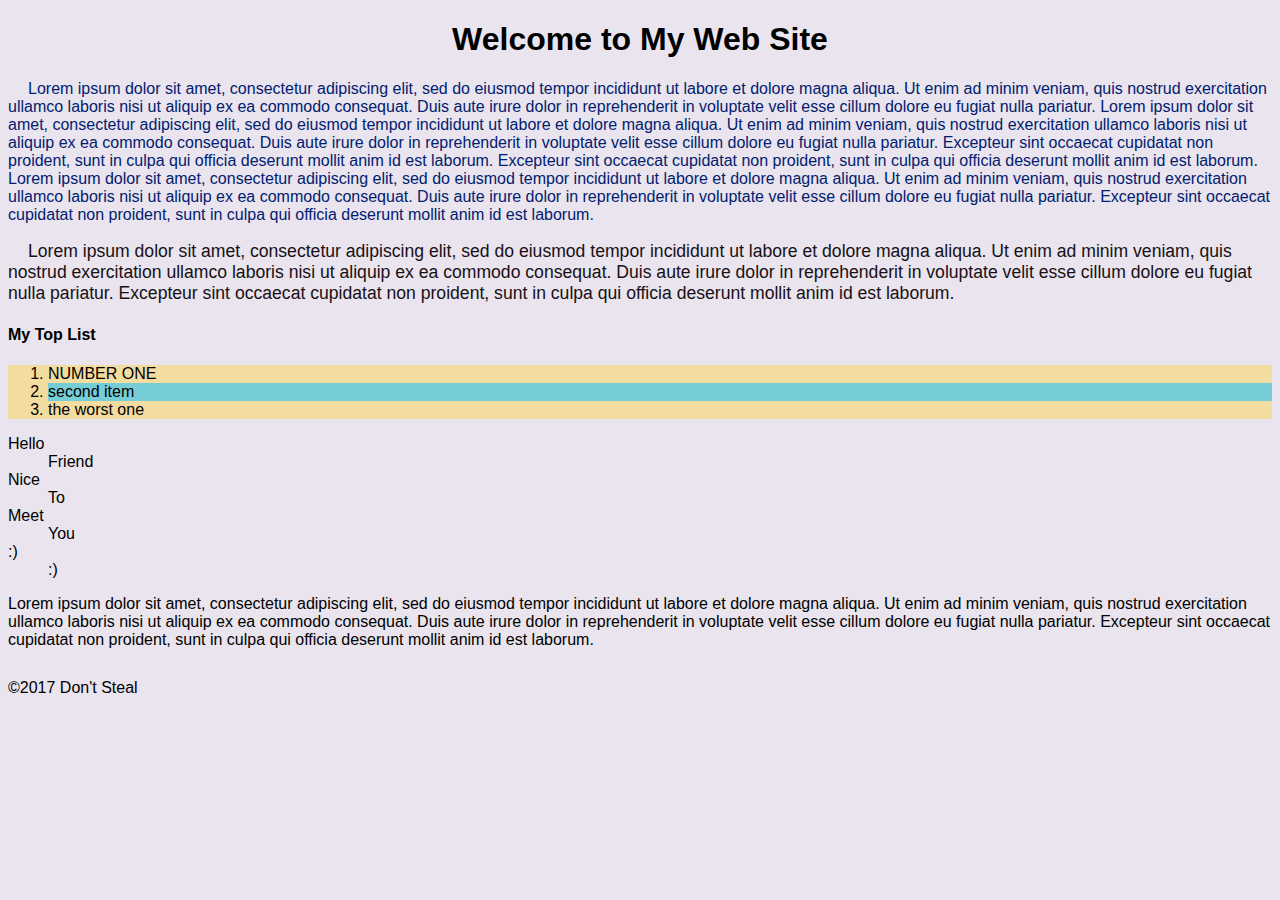
==== index.html @ 1dcaacd4 "simplify q var declarations" ====
<!DOCTYPE html >
<html>
    <head>
        <title>CSS ADVENTURE</title>
        <link href="style.css" rel="stylesheet" type="text/css">
    </head>
    
    <body>
        <main>
            <h1>Welcome to My Web Site</h1>
            <p>Lorem ipsum dolor sit amet, consectetur adipiscing elit, sed do eiusmod tempor incididunt ut labore et dolore magna aliqua. Ut enim ad minim veniam, quis nostrud exercitation ullamco laboris nisi ut aliquip ex ea commodo consequat. Duis aute irure dolor in reprehenderit in voluptate velit esse cillum dolore eu fugiat nulla pariatur. Lorem ipsum dolor sit amet, consectetur adipiscing elit, sed do eiusmod tempor incididunt ut labore et dolore magna aliqua. Ut enim ad minim veniam, quis nostrud exercitation ullamco laboris nisi ut aliquip ex ea commodo consequat. Duis aute irure dolor in reprehenderit in voluptate velit esse cillum dolore eu fugiat nulla pariatur. Excepteur sint occaecat cupidatat non proident, sunt in culpa qui officia deserunt mollit anim id est laborum. Excepteur sint occaecat cupidatat non proident, sunt in culpa qui officia deserunt mollit anim id est laborum. Lorem ipsum dolor sit amet, consectetur adipiscing elit, sed do eiusmod tempor incididunt ut labore et dolore magna aliqua. Ut enim ad minim veniam, quis nostrud exercitation ullamco laboris nisi ut aliquip ex ea commodo consequat. Duis aute irure dolor in reprehenderit in voluptate velit esse cillum dolore eu fugiat nulla pariatur. Excepteur sint occaecat cupidatat non proident, sunt in culpa qui officia deserunt mollit anim id est laborum.</p>
            <p class="horrible">Lorem ipsum dolor sit amet, consectetur adipiscing elit, sed do eiusmod tempor incididunt ut labore et dolore magna aliqua. Ut enim ad minim veniam, quis nostrud exercitation ullamco laboris nisi ut aliquip ex ea commodo consequat. Duis aute irure dolor in reprehenderit in voluptate velit esse cillum dolore eu fugiat nulla pariatur. Excepteur sint occaecat cupidatat non proident, sunt in culpa qui officia deserunt mollit anim id est laborum.</p>
            <h4>My Top List</h4>
            <ol>
                <li>NUMBER ONE</li>
                <li id="blueBackground">second item</li>
                <li>the worst one</li>
            </ol>
            <dl>
                <dt>Hello</dt>
                <dd>Friend</dd>
                <dl>
                    <dt>Nice</dt>
                    <dd>To</dd>
                    <dl>
                        <dt>Meet</dt>
                        <dd>You</dd>
                        </dl>
                            <dt>:)</dt>
                            <dd>:)</dd>
                        </dl>
                    </dl>
                </dl>
            </dl>
            <article>
                Lorem ipsum dolor sit amet, consectetur adipiscing elit, sed do eiusmod tempor incididunt ut labore et dolore magna aliqua. Ut enim ad minim veniam, quis nostrud exercitation ullamco laboris nisi ut aliquip ex ea commodo consequat. Duis aute irure dolor in reprehenderit in voluptate velit esse cillum dolore eu fugiat nulla pariatur. Excepteur sint occaecat cupidatat non proident, sunt in culpa qui officia deserunt mollit anim id est laborum.
            </article>
            <footer>&copy;2017 Don't Steal</footer>
        </main>
    </body>
    
    <script src="app.js"></script>
</html>
---- style.css ----
body {
    font-family:Arial, Helvetica, sans-serif;
    font-size:1em;
    background-color: #E9E4ED;
}

h1 {
    text-align: center;
}

p {
    color: #022070;
    text-indent: 20px;
}

p.horrible {
    font-size: 1.1em;
    color: #181015;
}
ol {
    background-color: #F3DC9F;
}

ol #blueBackground {
    background-color: #75CDD7;
}

footer {
    padding-top: 30px;
}
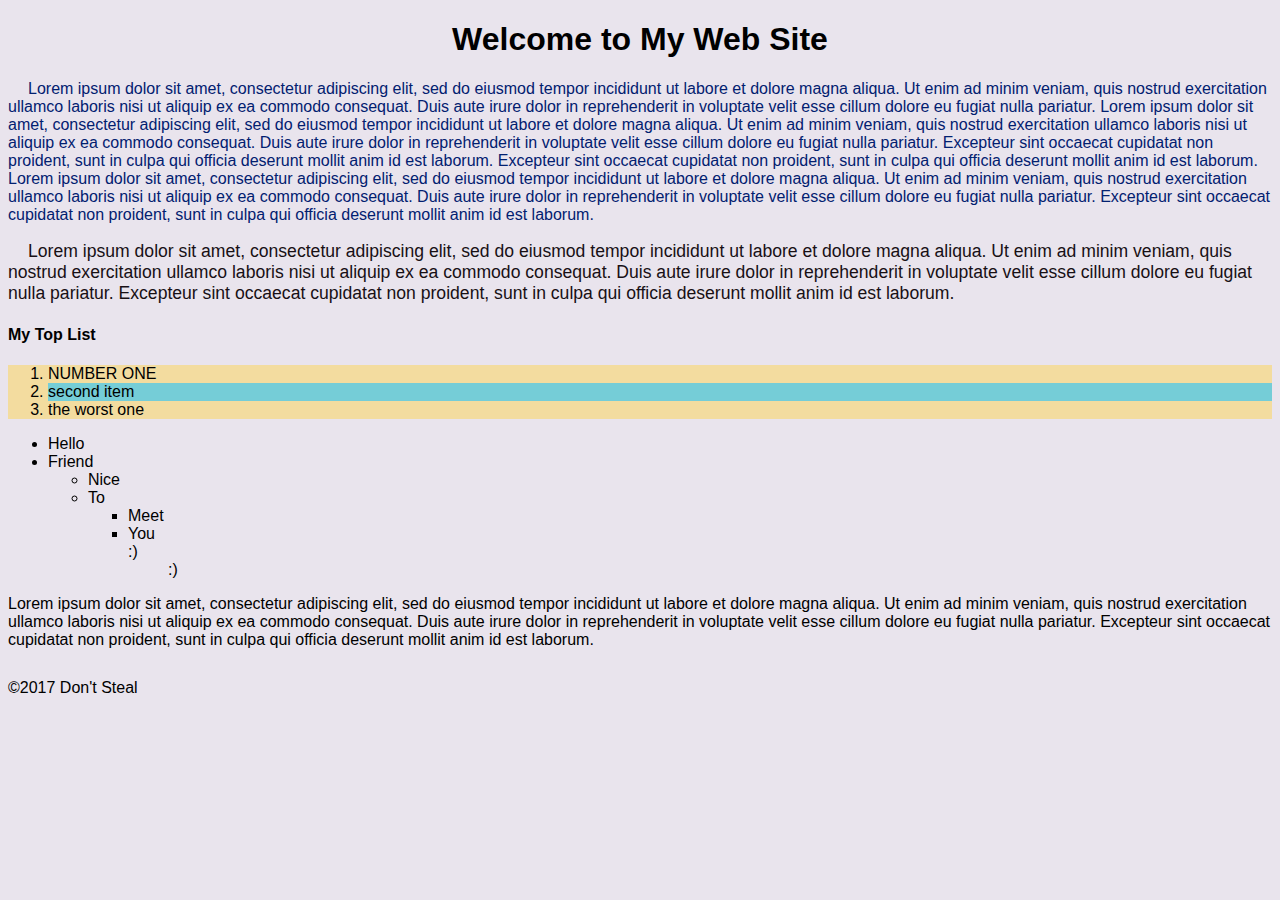
==== commit 3cb4811b: "add 6th guessing game" ====
--- a/index.html
+++ b/index.html
@@ -16,22 +16,24 @@
                 <li id="blueBackground">second item</li>
                 <li>the worst one</li>
             </ol>
-            <dl>
-                <dt>Hello</dt>
-                <dd>Friend</dd>
-                <dl>
-                    <dt>Nice</dt>
-                    <dd>To</dd>
-                    <dl>
-                        <dt>Meet</dt>
-                        <dd>You</dd>
-                        </dl>
+            <ul>
+                <li>Hello</li>
+                <li>Friend</li>
+                <ul>
+                    <li>Nice</li>
+                    <li>To</li>
+                    <ul>
+                        <li>Meet</li>
+                        <li>You</li>
+                        <dl>
                             <dt>:)</dt>
                             <dd>:)</dd>
                         </dl>
-                    </dl>
-                </dl>
-            </dl>
+                            </ul>
+                        </ul>
+                    </ul>
+                </ul>
+            </ul>
             <article>
                 Lorem ipsum dolor sit amet, consectetur adipiscing elit, sed do eiusmod tempor incididunt ut labore et dolore magna aliqua. Ut enim ad minim veniam, quis nostrud exercitation ullamco laboris nisi ut aliquip ex ea commodo consequat. Duis aute irure dolor in reprehenderit in voluptate velit esse cillum dolore eu fugiat nulla pariatur. Excepteur sint occaecat cupidatat non proident, sunt in culpa qui officia deserunt mollit anim id est laborum.
             </article>
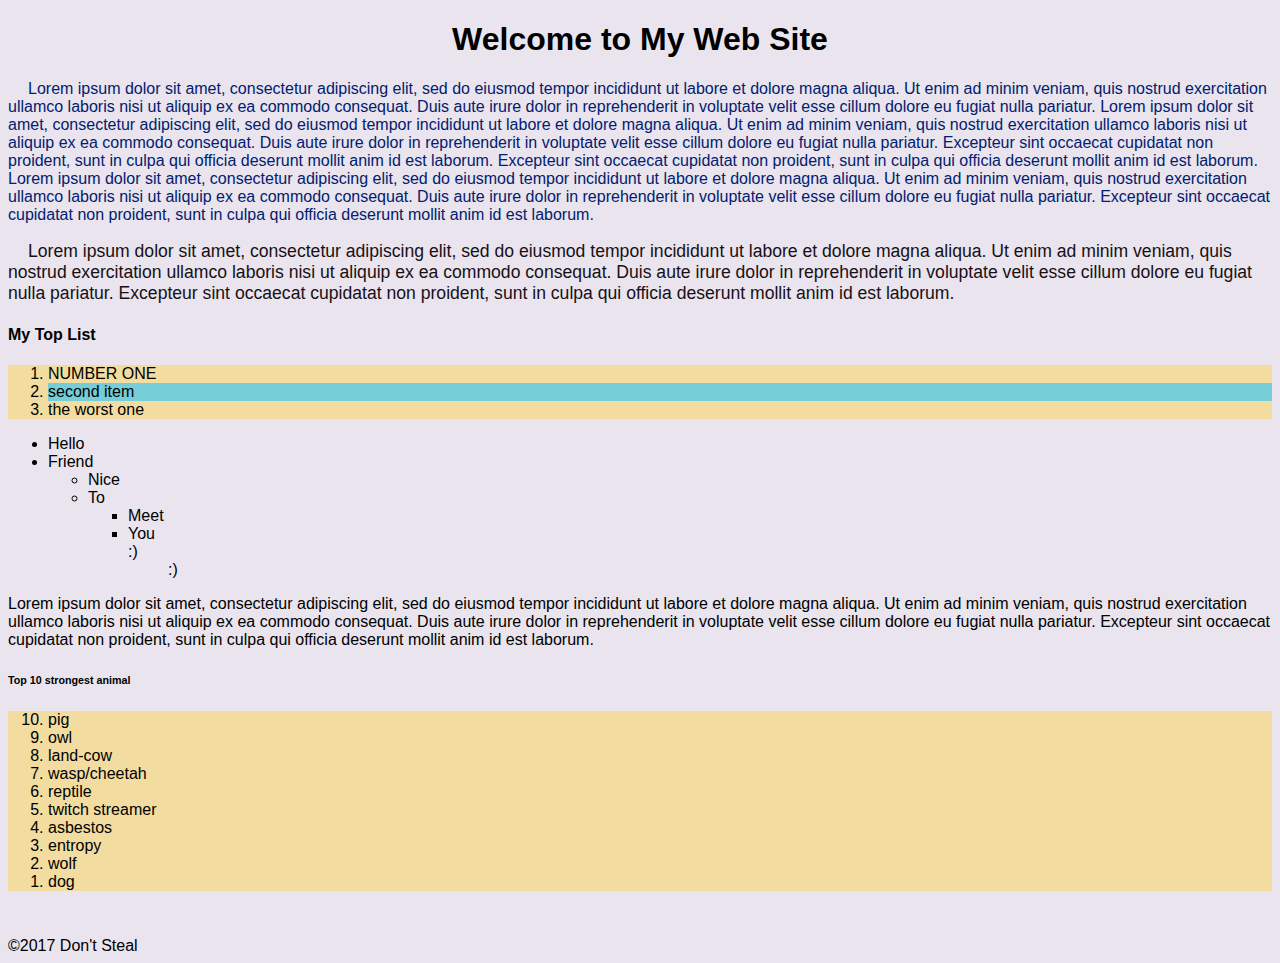
==== commit b43cea65: "minor bugfix" ====
--- a/index.html
+++ b/index.html
@@ -37,6 +37,19 @@
             <article>
                 Lorem ipsum dolor sit amet, consectetur adipiscing elit, sed do eiusmod tempor incididunt ut labore et dolore magna aliqua. Ut enim ad minim veniam, quis nostrud exercitation ullamco laboris nisi ut aliquip ex ea commodo consequat. Duis aute irure dolor in reprehenderit in voluptate velit esse cillum dolore eu fugiat nulla pariatur. Excepteur sint occaecat cupidatat non proident, sunt in culpa qui officia deserunt mollit anim id est laborum.
             </article>
+            <h6>Top 10 strongest animal</h6>
+            <ol reversed> 
+                <li>pig</li>
+                <li>owl</li>
+                <li>land-cow</li>
+                <li>wasp/cheetah</li>
+                <li>reptile</li>
+                <li>twitch streamer</li>
+                <li>asbestos</li>
+                <li>entropy</li>
+                <li>wolf</li>
+                <li>dog</li>
+            </ol>
             <footer>&copy;2017 Don't Steal</footer>
         </main>
     </body>
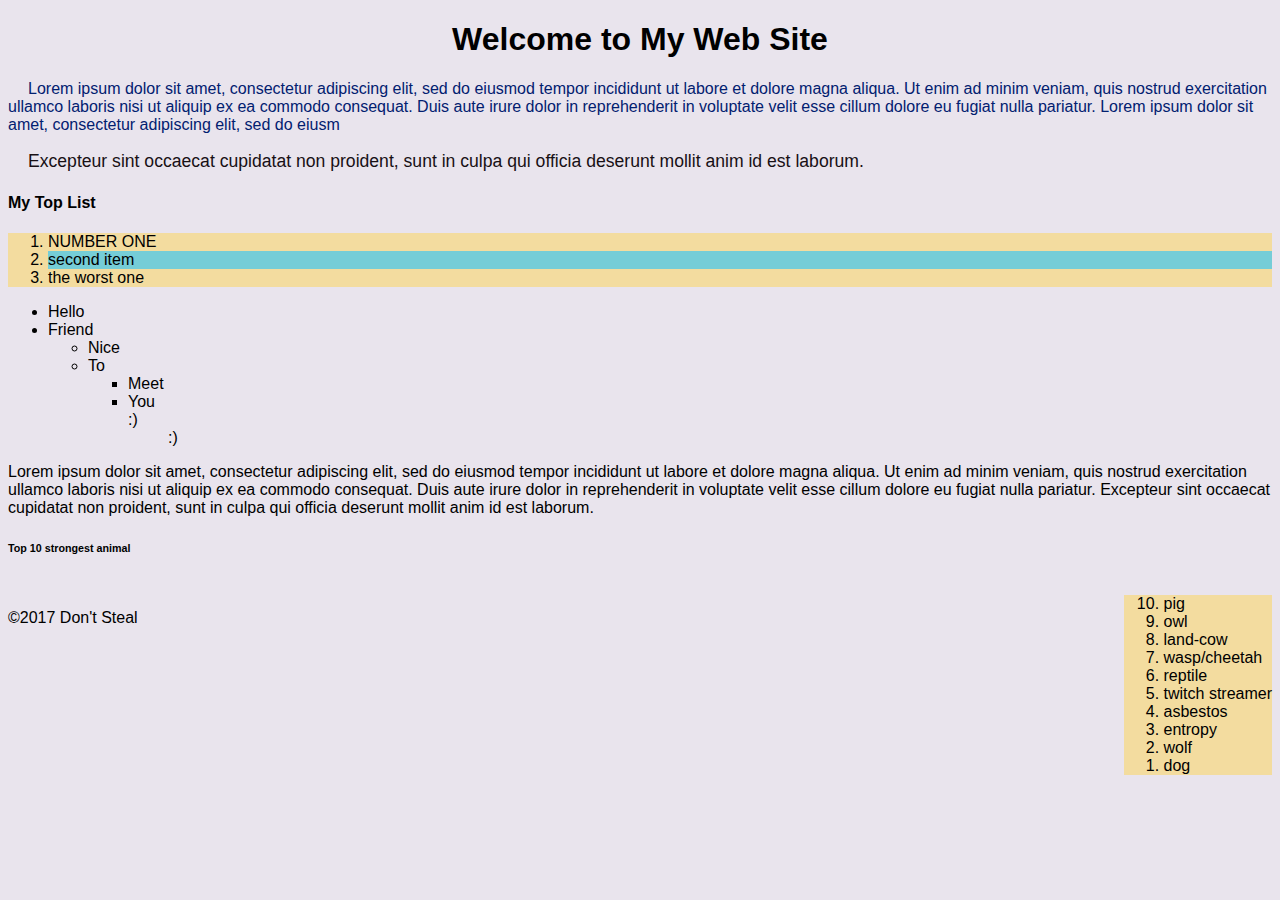
==== commit 3f105e19: "Add pair programming function from day 4" ====
--- a/index.html
+++ b/index.html
@@ -8,8 +8,8 @@
     <body>
         <main>
             <h1>Welcome to My Web Site</h1>
-            <p>Lorem ipsum dolor sit amet, consectetur adipiscing elit, sed do eiusmod tempor incididunt ut labore et dolore magna aliqua. Ut enim ad minim veniam, quis nostrud exercitation ullamco laboris nisi ut aliquip ex ea commodo consequat. Duis aute irure dolor in reprehenderit in voluptate velit esse cillum dolore eu fugiat nulla pariatur. Lorem ipsum dolor sit amet, consectetur adipiscing elit, sed do eiusmod tempor incididunt ut labore et dolore magna aliqua. Ut enim ad minim veniam, quis nostrud exercitation ullamco laboris nisi ut aliquip ex ea commodo consequat. Duis aute irure dolor in reprehenderit in voluptate velit esse cillum dolore eu fugiat nulla pariatur. Excepteur sint occaecat cupidatat non proident, sunt in culpa qui officia deserunt mollit anim id est laborum. Excepteur sint occaecat cupidatat non proident, sunt in culpa qui officia deserunt mollit anim id est laborum. Lorem ipsum dolor sit amet, consectetur adipiscing elit, sed do eiusmod tempor incididunt ut labore et dolore magna aliqua. Ut enim ad minim veniam, quis nostrud exercitation ullamco laboris nisi ut aliquip ex ea commodo consequat. Duis aute irure dolor in reprehenderit in voluptate velit esse cillum dolore eu fugiat nulla pariatur. Excepteur sint occaecat cupidatat non proident, sunt in culpa qui officia deserunt mollit anim id est laborum.</p>
-            <p class="horrible">Lorem ipsum dolor sit amet, consectetur adipiscing elit, sed do eiusmod tempor incididunt ut labore et dolore magna aliqua. Ut enim ad minim veniam, quis nostrud exercitation ullamco laboris nisi ut aliquip ex ea commodo consequat. Duis aute irure dolor in reprehenderit in voluptate velit esse cillum dolore eu fugiat nulla pariatur. Excepteur sint occaecat cupidatat non proident, sunt in culpa qui officia deserunt mollit anim id est laborum.</p>
+            <p>Lorem ipsum dolor sit amet, consectetur adipiscing elit, sed do eiusmod tempor incididunt ut labore et dolore magna aliqua. Ut enim ad minim veniam, quis nostrud exercitation ullamco laboris nisi ut aliquip ex ea commodo consequat. Duis aute irure dolor in reprehenderit in voluptate velit esse cillum dolore eu fugiat nulla pariatur. Lorem ipsum dolor sit amet, consectetur adipiscing elit, sed do eiusm</p>
+            <p class="horrible">Excepteur sint occaecat cupidatat non proident, sunt in culpa qui officia deserunt mollit anim id est laborum.</p>
             <h4>My Top List</h4>
             <ol>
                 <li>NUMBER ONE</li>
@@ -38,7 +38,8 @@
                 Lorem ipsum dolor sit amet, consectetur adipiscing elit, sed do eiusmod tempor incididunt ut labore et dolore magna aliqua. Ut enim ad minim veniam, quis nostrud exercitation ullamco laboris nisi ut aliquip ex ea commodo consequat. Duis aute irure dolor in reprehenderit in voluptate velit esse cillum dolore eu fugiat nulla pariatur. Excepteur sint occaecat cupidatat non proident, sunt in culpa qui officia deserunt mollit anim id est laborum.
             </article>
             <h6>Top 10 strongest animal</h6>
-            <ol reversed> 
+                <div style="float:right;">
+                <ol reversed> 
                 <li>pig</li>
                 <li>owl</li>
                 <li>land-cow</li>
@@ -49,10 +50,11 @@
                 <li>entropy</li>
                 <li>wolf</li>
                 <li>dog</li>
-            </ol>
+                </ol>
+               </div>
             <footer>&copy;2017 Don't Steal</footer>
         </main>
     </body>
     
-    <script src="app.js"></script>
+     <script src="app.js"></script> 
 </html>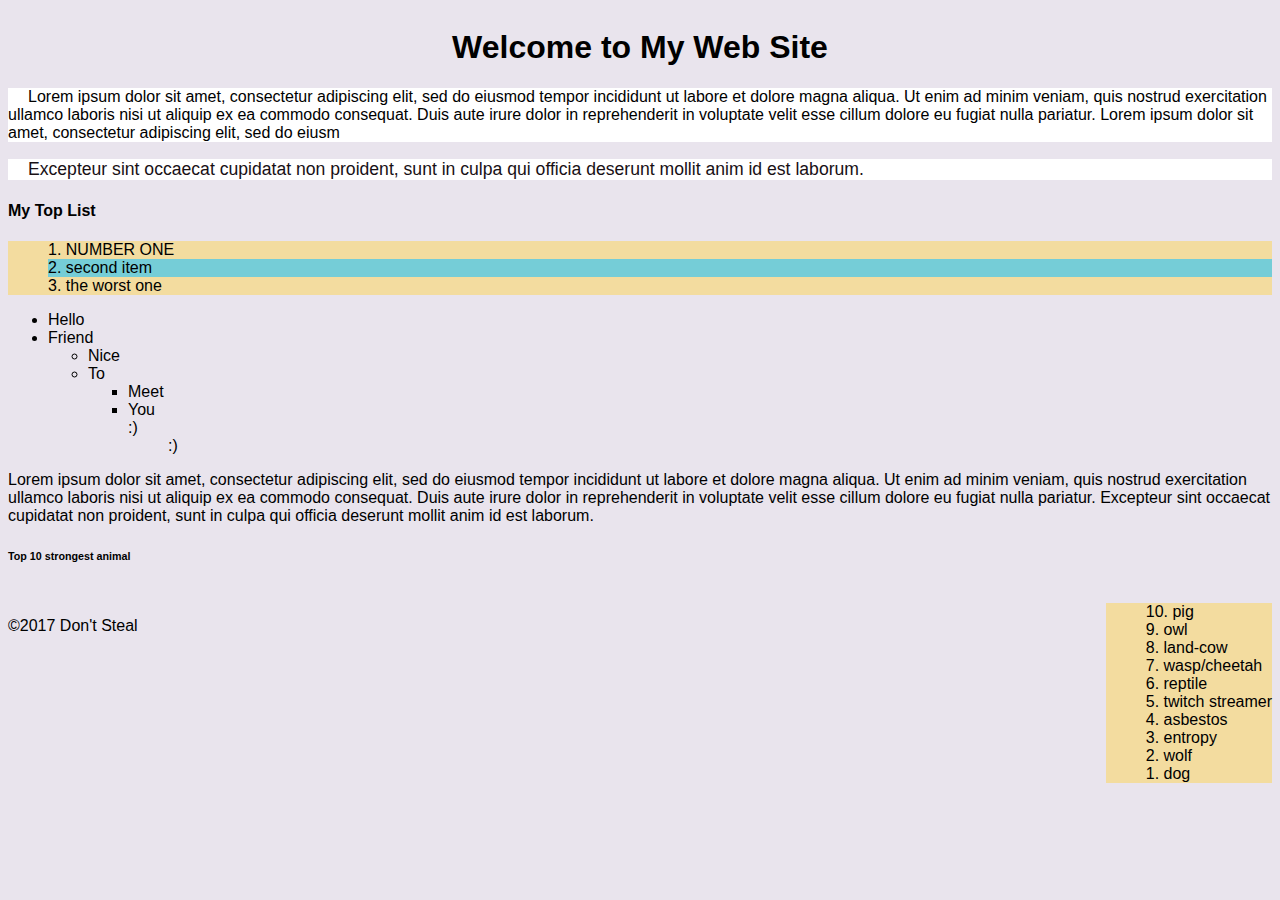
==== commit a69ccc5e: "temporarily disable app.js script" ====
--- a/index.html
+++ b/index.html
@@ -56,5 +56,5 @@
         </main>
     </body>
     
-     <script src="app.js"></script> 
+     <!-- <script src="app.js"></script>  -->
 </html>--- a/style.css
+++ b/style.css
@@ -1,15 +1,19 @@
+main {
+    align-content: center;
+}
 body {
     font-family:Arial, Helvetica, sans-serif;
     font-size:1em;
     background-color: #E9E4ED;
-}
+    display: inline-block center;
+ } 
 
 h1 {
     text-align: center;
 }
 
 p {
-    color: #022070;
+    background-color: white;
     text-indent: 20px;
 }
 
@@ -19,6 +23,8 @@
 }
 ol {
     background-color: #F3DC9F;
+    list-style-position: inside;
+    text-align:left;
 }
 
 ol #blueBackground {
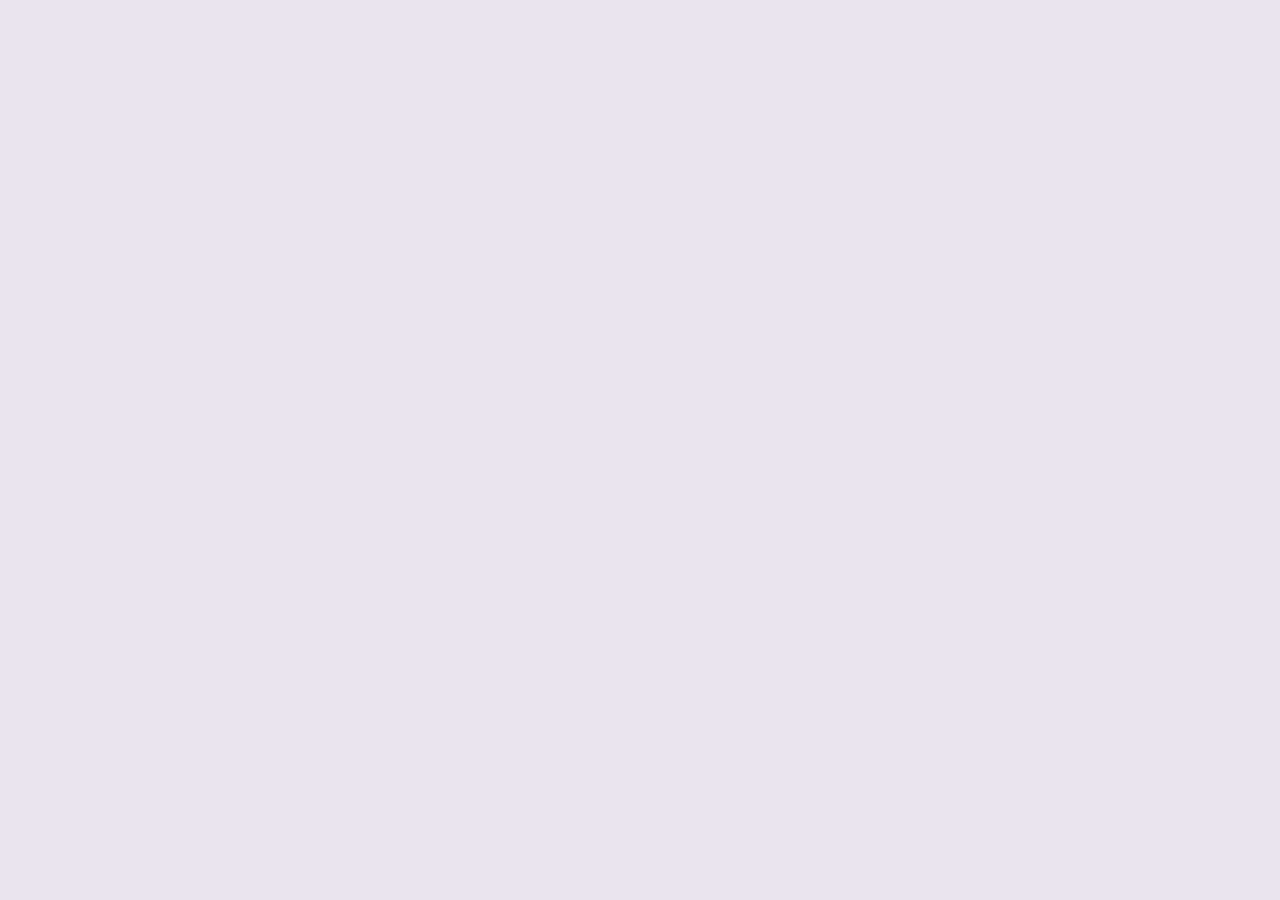
==== commit 6f865f21: "clear index.html file" ====
--- a/index.html
+++ b/index.html
@@ -1,60 +1,11 @@
 <!DOCTYPE html >
 <html>
     <head>
-        <title>CSS ADVENTURE</title>
+        <title>MY WEBSITE.COM</title>
         <link href="style.css" rel="stylesheet" type="text/css">
     </head>
-    
     <body>
-        <main>
-            <h1>Welcome to My Web Site</h1>
-            <p>Lorem ipsum dolor sit amet, consectetur adipiscing elit, sed do eiusmod tempor incididunt ut labore et dolore magna aliqua. Ut enim ad minim veniam, quis nostrud exercitation ullamco laboris nisi ut aliquip ex ea commodo consequat. Duis aute irure dolor in reprehenderit in voluptate velit esse cillum dolore eu fugiat nulla pariatur. Lorem ipsum dolor sit amet, consectetur adipiscing elit, sed do eiusm</p>
-            <p class="horrible">Excepteur sint occaecat cupidatat non proident, sunt in culpa qui officia deserunt mollit anim id est laborum.</p>
-            <h4>My Top List</h4>
-            <ol>
-                <li>NUMBER ONE</li>
-                <li id="blueBackground">second item</li>
-                <li>the worst one</li>
-            </ol>
-            <ul>
-                <li>Hello</li>
-                <li>Friend</li>
-                <ul>
-                    <li>Nice</li>
-                    <li>To</li>
-                    <ul>
-                        <li>Meet</li>
-                        <li>You</li>
-                        <dl>
-                            <dt>:)</dt>
-                            <dd>:)</dd>
-                        </dl>
-                            </ul>
-                        </ul>
-                    </ul>
-                </ul>
-            </ul>
-            <article>
-                Lorem ipsum dolor sit amet, consectetur adipiscing elit, sed do eiusmod tempor incididunt ut labore et dolore magna aliqua. Ut enim ad minim veniam, quis nostrud exercitation ullamco laboris nisi ut aliquip ex ea commodo consequat. Duis aute irure dolor in reprehenderit in voluptate velit esse cillum dolore eu fugiat nulla pariatur. Excepteur sint occaecat cupidatat non proident, sunt in culpa qui officia deserunt mollit anim id est laborum.
-            </article>
-            <h6>Top 10 strongest animal</h6>
-                <div style="float:right;">
-                <ol reversed> 
-                <li>pig</li>
-                <li>owl</li>
-                <li>land-cow</li>
-                <li>wasp/cheetah</li>
-                <li>reptile</li>
-                <li>twitch streamer</li>
-                <li>asbestos</li>
-                <li>entropy</li>
-                <li>wolf</li>
-                <li>dog</li>
-                </ol>
-               </div>
-            <footer>&copy;2017 Don't Steal</footer>
-        </main>
+
+        <script src="stretchgoal.js"></script>
     </body>
-    
-     <!-- <script src="app.js"></script>  -->
 </html>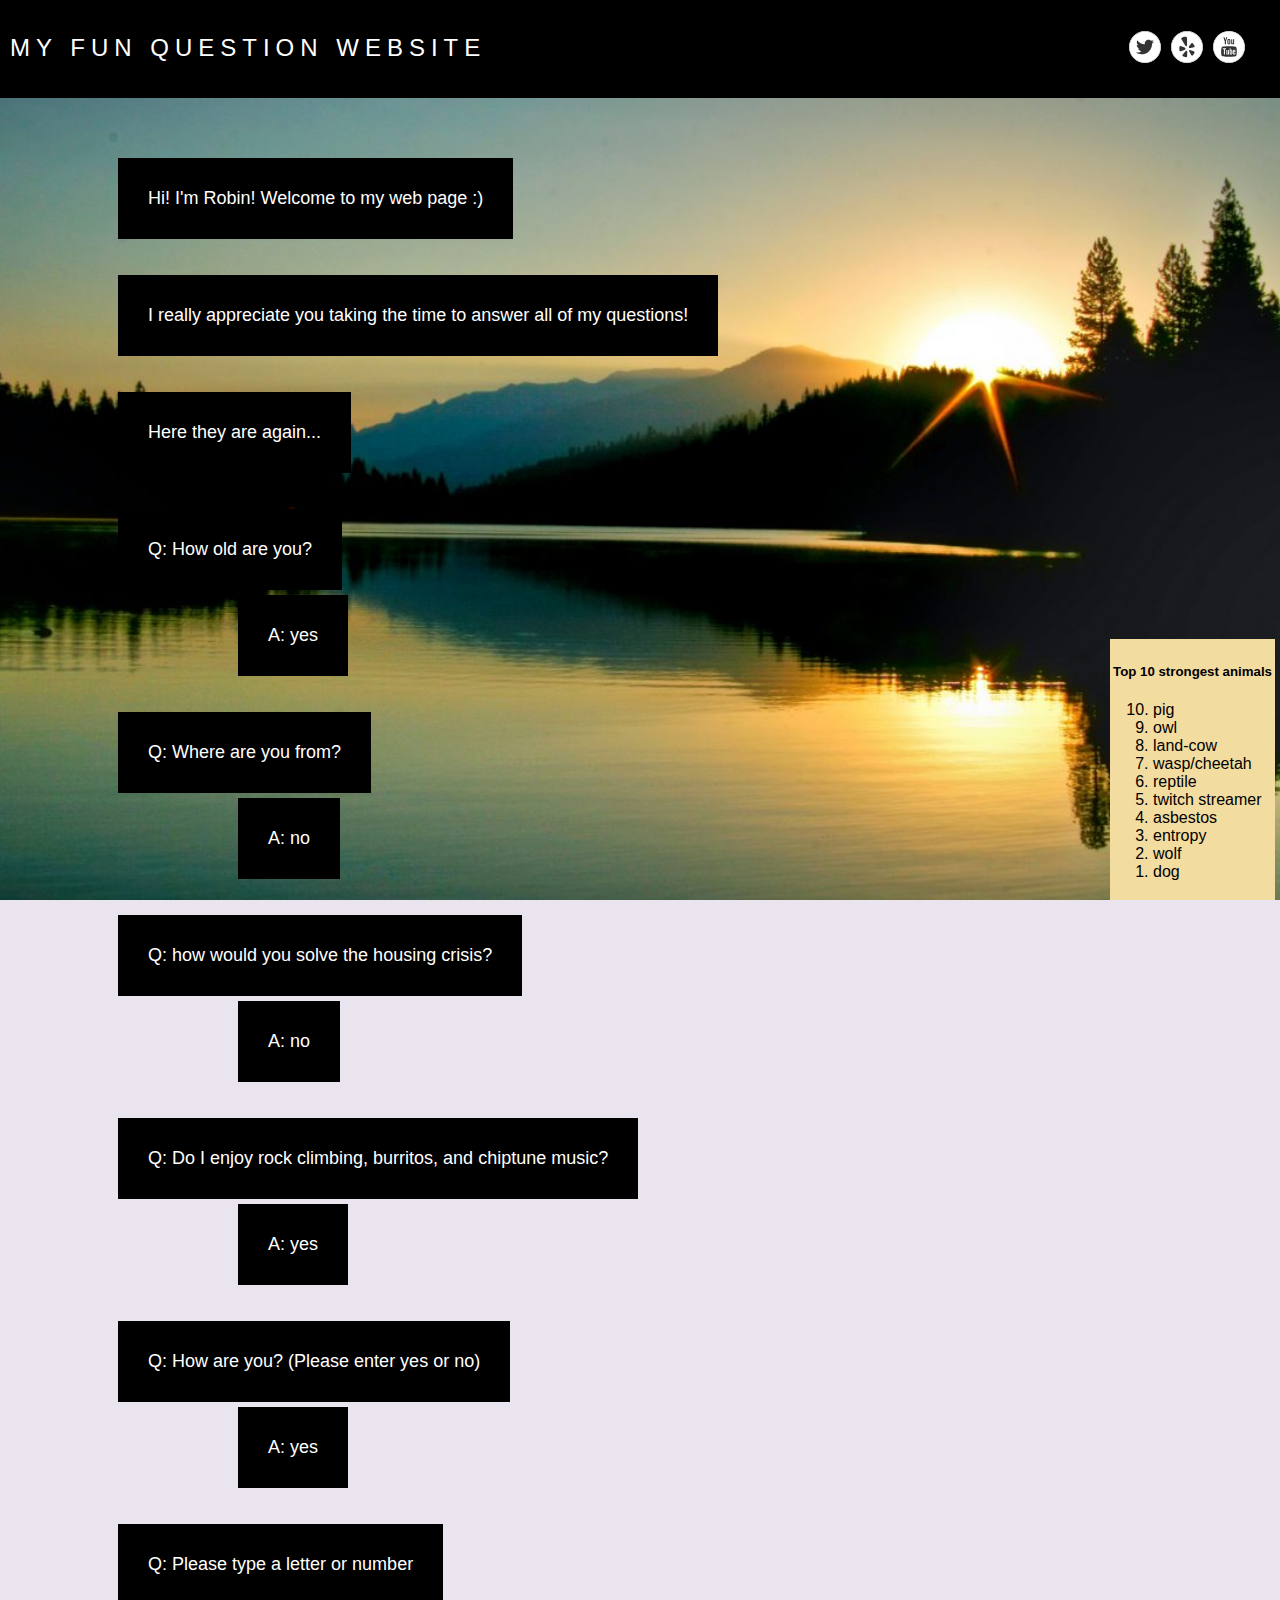
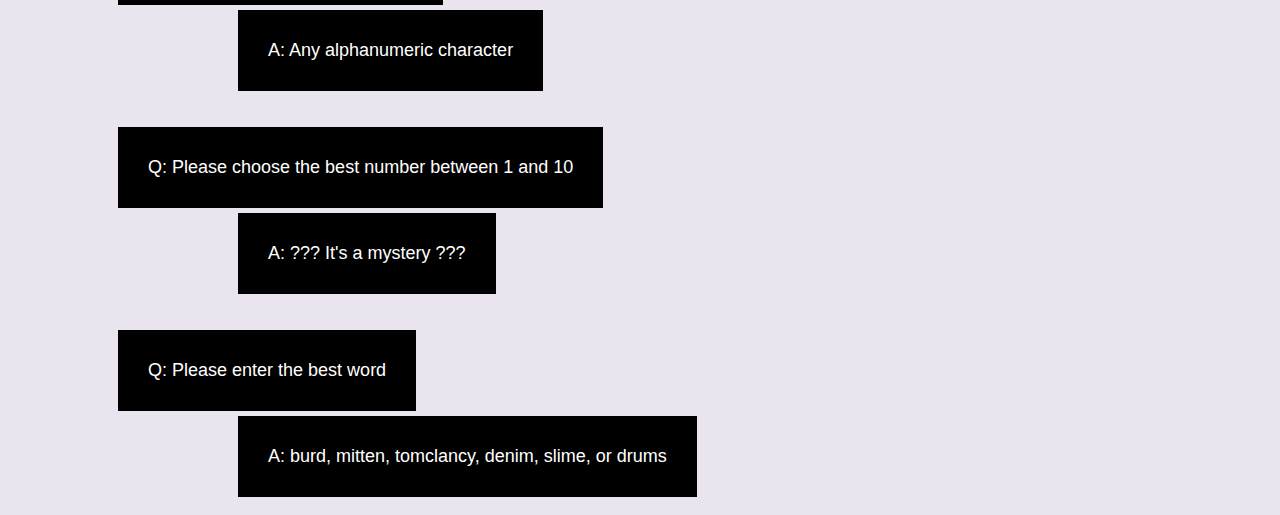
==== commit 4b3bf987: "revamped css and html files" ====
--- a/index.html
+++ b/index.html
@@ -5,7 +5,49 @@
         <link href="style.css" rel="stylesheet" type="text/css">
     </head>
     <body>
+        <header>
+            <h3 class="title">MY FUN QUESTION WEBSITE</h3>
+            <blockquote class="icons"><img class="iconpadding" src="image/twitter.svg" height=32 width=32><img class="iconpadding" src="image/yelp.svg" height=32 width=32><img class="iconpadding"src="image/youtube.svg" height=32 width=32></blockquote>
+        </header>
 
-        <script src="stretchgoal.js"></script>
+        <main>
+            <p class="openingElement">Hi! I'm Robin! Welcome to my web page :)</p>
+            <p class="normalElement">I really appreciate you taking the time to answer all of my questions!</p>
+            <p class="normalElement">Here they are again...</p>
+            <p class="question">Q: How old are you?</p>
+            <p class="answer">A: yes</p>
+            <p class="question">Q: Where are you from?</p>
+            <p class="answer">A: no</p>
+            <p class="question">Q: how would you solve the housing crisis?</p>
+            <p class="answer">A: no</p>
+            <p class="question">Q: Do I enjoy rock climbing, burritos, and chiptune music?</p>
+            <p class="answer">A: yes</p>
+            <p class="question">Q: How are you? (Please enter yes or no)</p>
+            <p class="answer">A: yes</p>
+            <p class="question">Q: Please type a letter or number</p>
+            <p class="answer">A: Any alphanumeric character</p>
+            <p class="question">Q: Please choose the best number between 1 and 10</p>
+            <p class="answer">A: ??? It's a mystery ???</p>
+            <p class="question">Q: Please enter the best word</p>
+            <p class="answer">A: burd, mitten, tomclancy, denim, slime, or drums</p>
+
+             <div class="sideList">
+            <h5>Top 10 strongest animals</h6>
+                <ol reversed> 
+                <li>pig</li>
+                <li>owl</li>
+                <li>land-cow</li>
+                <li>wasp/cheetah</li>
+                <li>reptile</li>
+                <li>twitch streamer</li>
+                <li>asbestos</li>
+                <li>entropy</li>
+                <li>wolf</li>
+                <li>dog</li>
+                </ol>
+            </div> 
+
+        </main>
+        <!-- <script src="app.js"></script> -->
     </body>
 </html>--- a/style.css
+++ b/style.css
@@ -1,36 +1,103 @@
-main {
-    align-content: center;
-}
+
 body {
     font-family:Arial, Helvetica, sans-serif;
     font-size:1em;
     background-color: #E9E4ED;
-    display: inline-block center;
+    background-image: url("image/sunset.jpg");
+    background-attachment: fixed;
+    background-repeat: no-repeat;
+    background-position: center;
+    background-size: cover;
  } 
 
 h1 {
     text-align: center;
 }
 
-p {
-    background-color: white;
-    text-indent: 20px;
+.openingElement {
+    margin-top:150px;
+    margin-left:110px;
+    float:left;
+    padding:30px;
 }
 
-p.horrible {
-    font-size: 1.1em;
-    color: #181015;
-}
-ol {
-    background-color: #F3DC9F;
-    list-style-position: inside;
-    text-align:left;
+.normalElement {
+    margin-left:110px;
+    float:left;
+    clear:left;
+    padding:30px;
 }
 
-ol #blueBackground {
-    background-color: #75CDD7;
+.question {
+    margin-left:110px;
+    float:left;
+    clear:left;
+    padding:30px;
+    margin-bottom:5px;
 }
 
+.answer {
+    margin-left:230px;
+    float:left;
+    clear:left;
+    padding:30px;
+    margin-top:0px;
+}
+
+p {
+    background-color: black;
+    color: white;
+    font-size:18px;
+
+}
+
+ .title {
+    font-family: 'Lucida Sans', 'Lucida Sans Regular', 'Lucida Grande', 'Lucida Sans Unicode', Geneva, Verdana, sans-serif;
+    letter-spacing: 6px;
+    font-size:24px;
+    font-weight:200;
+    float:left;
+} 
+.icons {
+    float:right;
+
+}
+
+.iconpadding {
+    padding: 5px;
+}
+
+ol {
+    /* padding: 10px 5px 10px 10px; */
+}
+
+.sideList {
+    position:absolute; 
+    bottom:0; 
+    right:0; 
+    margin-right:5px; 
+    padding:3px; 
+    z-index:-1;
+    background-color: #F3DC9F !important;
+   
+}
+
+.top10 {
+    background-color: #F3DC9F;
+}
+header {
+    position: fixed;
+    color: white;
+    top: 0px;
+    left: 0px;
+    background-color: black;
+    width: 100%;
+    margin: 0px;
+    padding: 10px;
+}
+
+
 footer {
-    padding-top: 30px;
+    background-color:black;
+    height:50px;
 }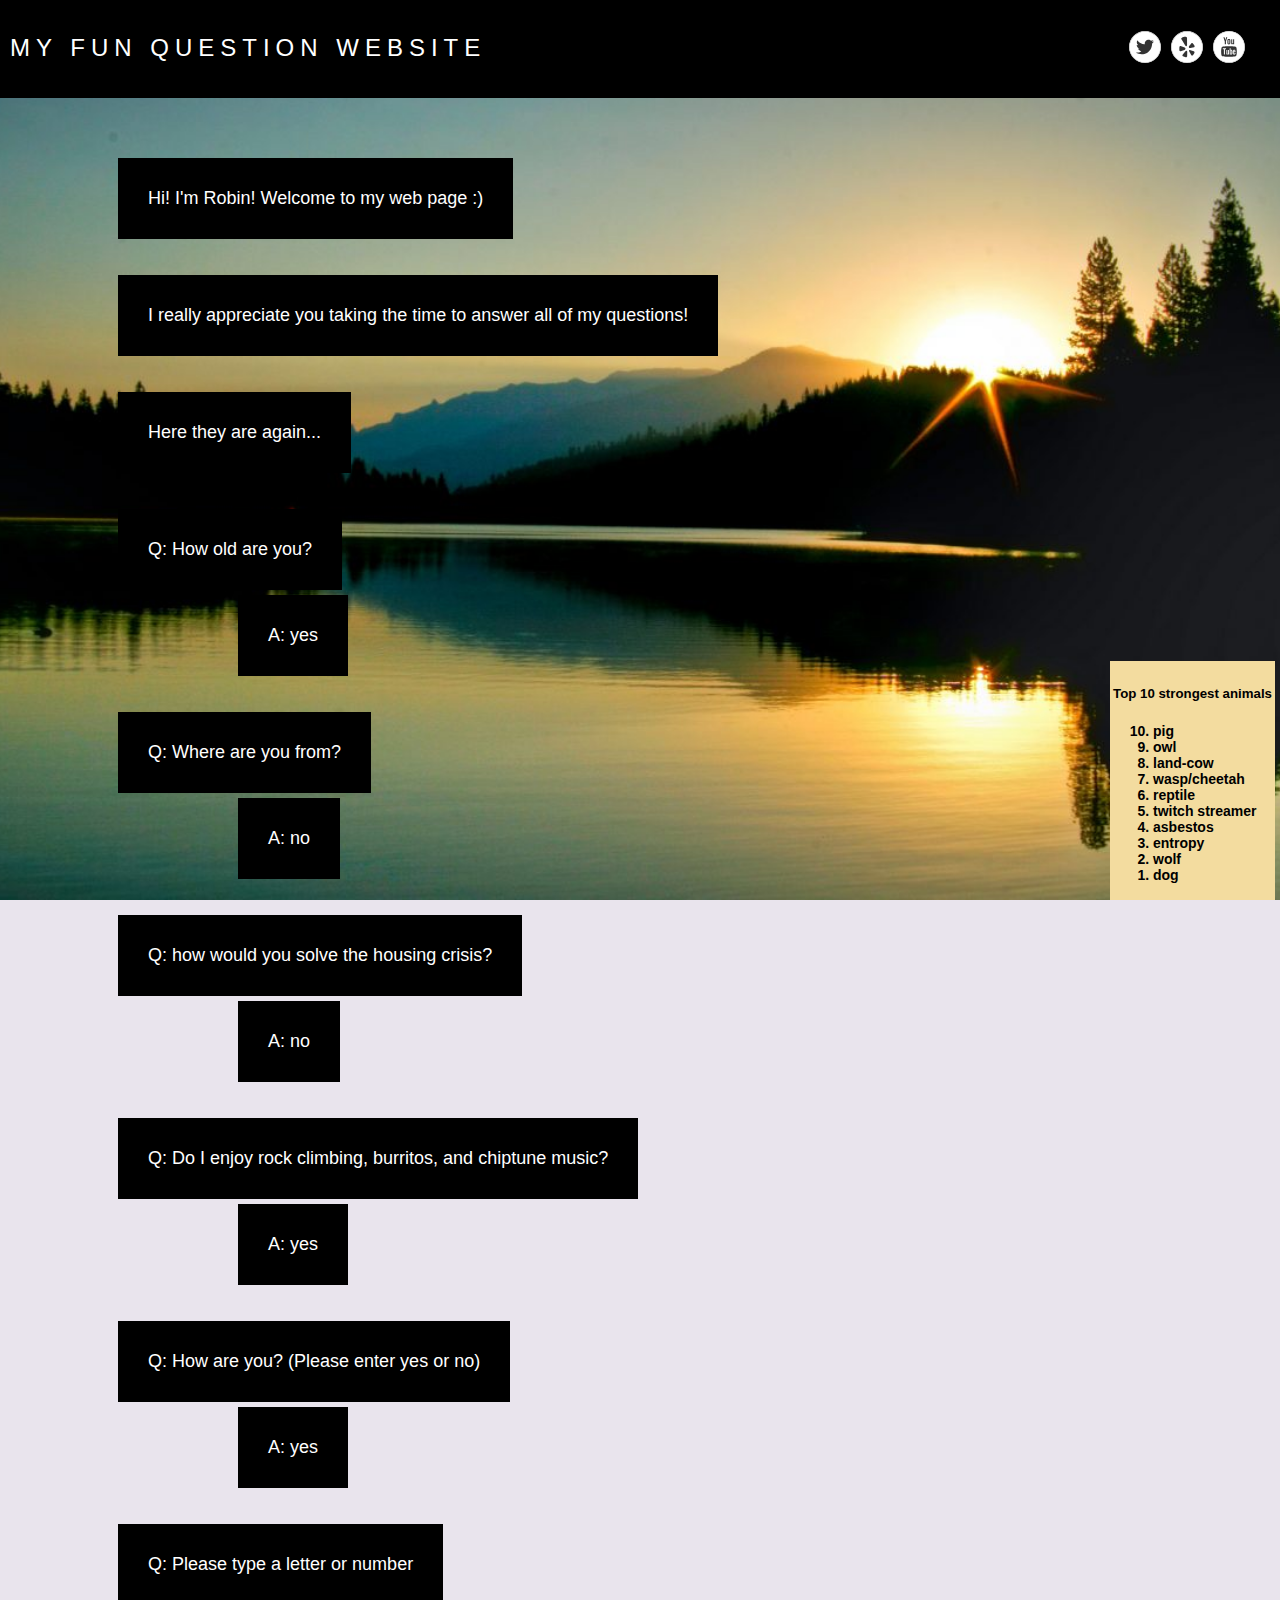
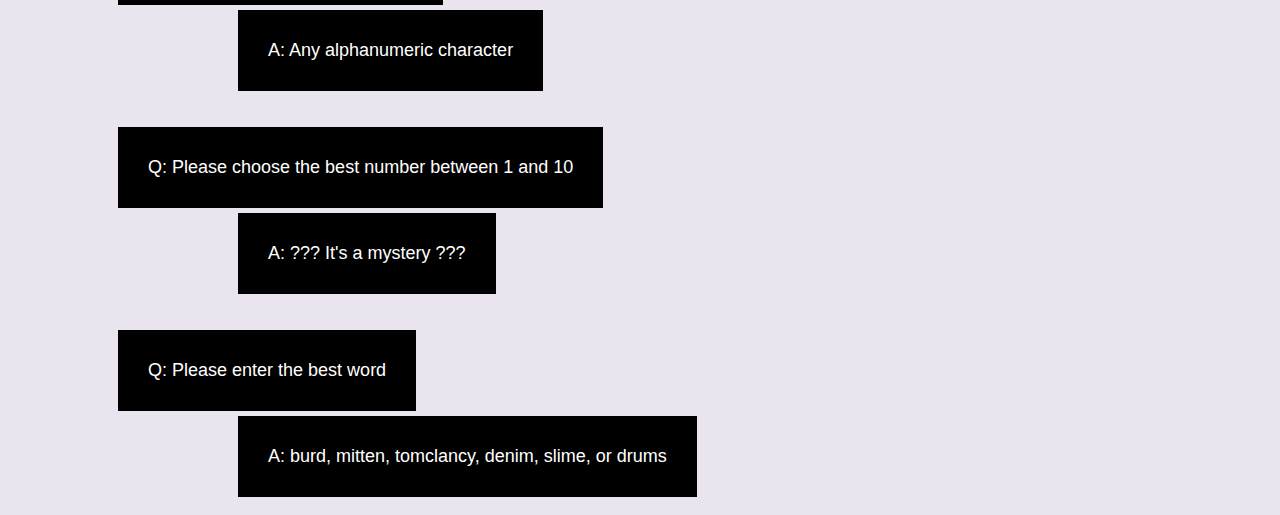
==== commit 223dcd4d: "uncomment js script, improve readme.md" ====
--- a/index.html
+++ b/index.html
@@ -46,8 +46,7 @@
                 <li>dog</li>
                 </ol>
             </div> 
-
         </main>
-        <!-- <script src="app.js"></script> -->
+        <script src="app.js"></script>  
     </body>
 </html>--- a/style.css
+++ b/style.css
@@ -68,7 +68,8 @@
 }
 
 ol {
-    /* padding: 10px 5px 10px 10px; */
+    font-size:14px;
+    font-weight:900;
 }
 
 .sideList {
@@ -82,9 +83,6 @@
    
 }
 
-.top10 {
-    background-color: #F3DC9F;
-}
 header {
     position: fixed;
     color: white;
@@ -94,10 +92,4 @@
     width: 100%;
     margin: 0px;
     padding: 10px;
-}
-
-
-footer {
-    background-color:black;
-    height:50px;
 }